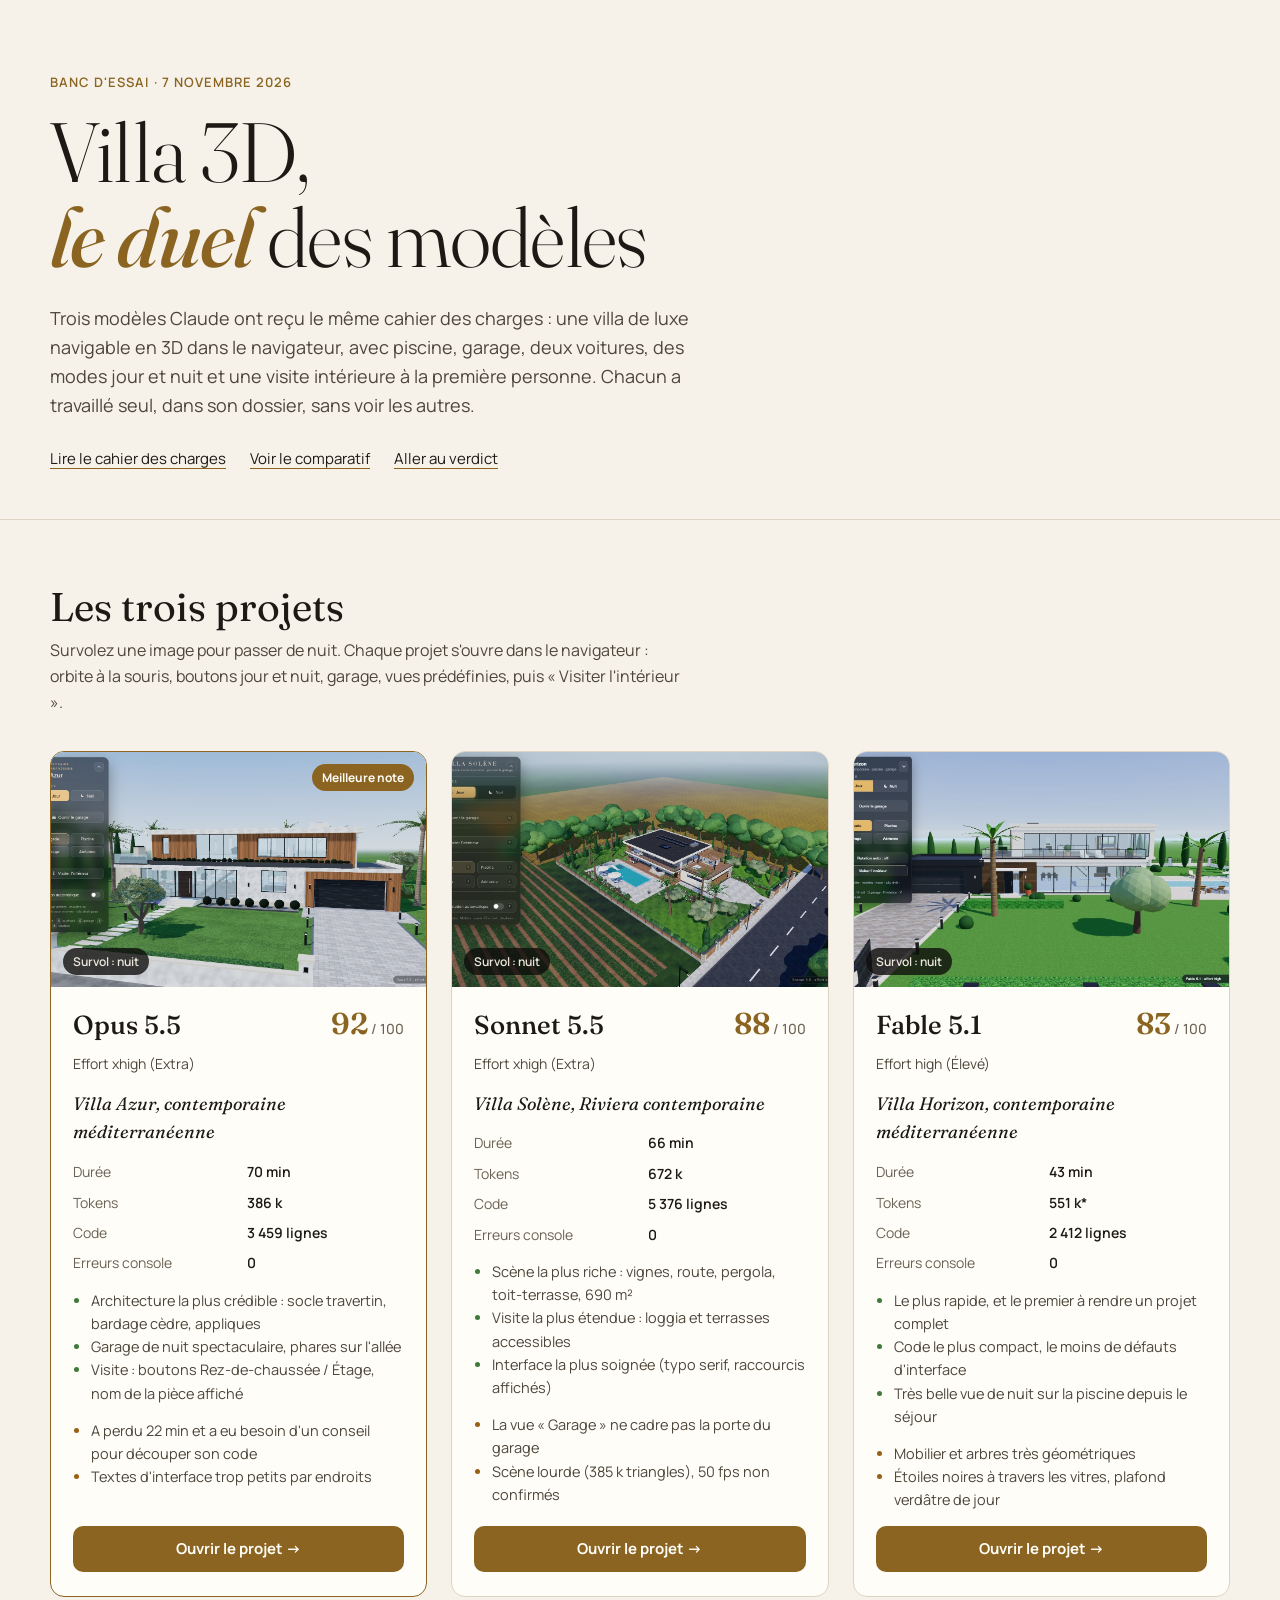
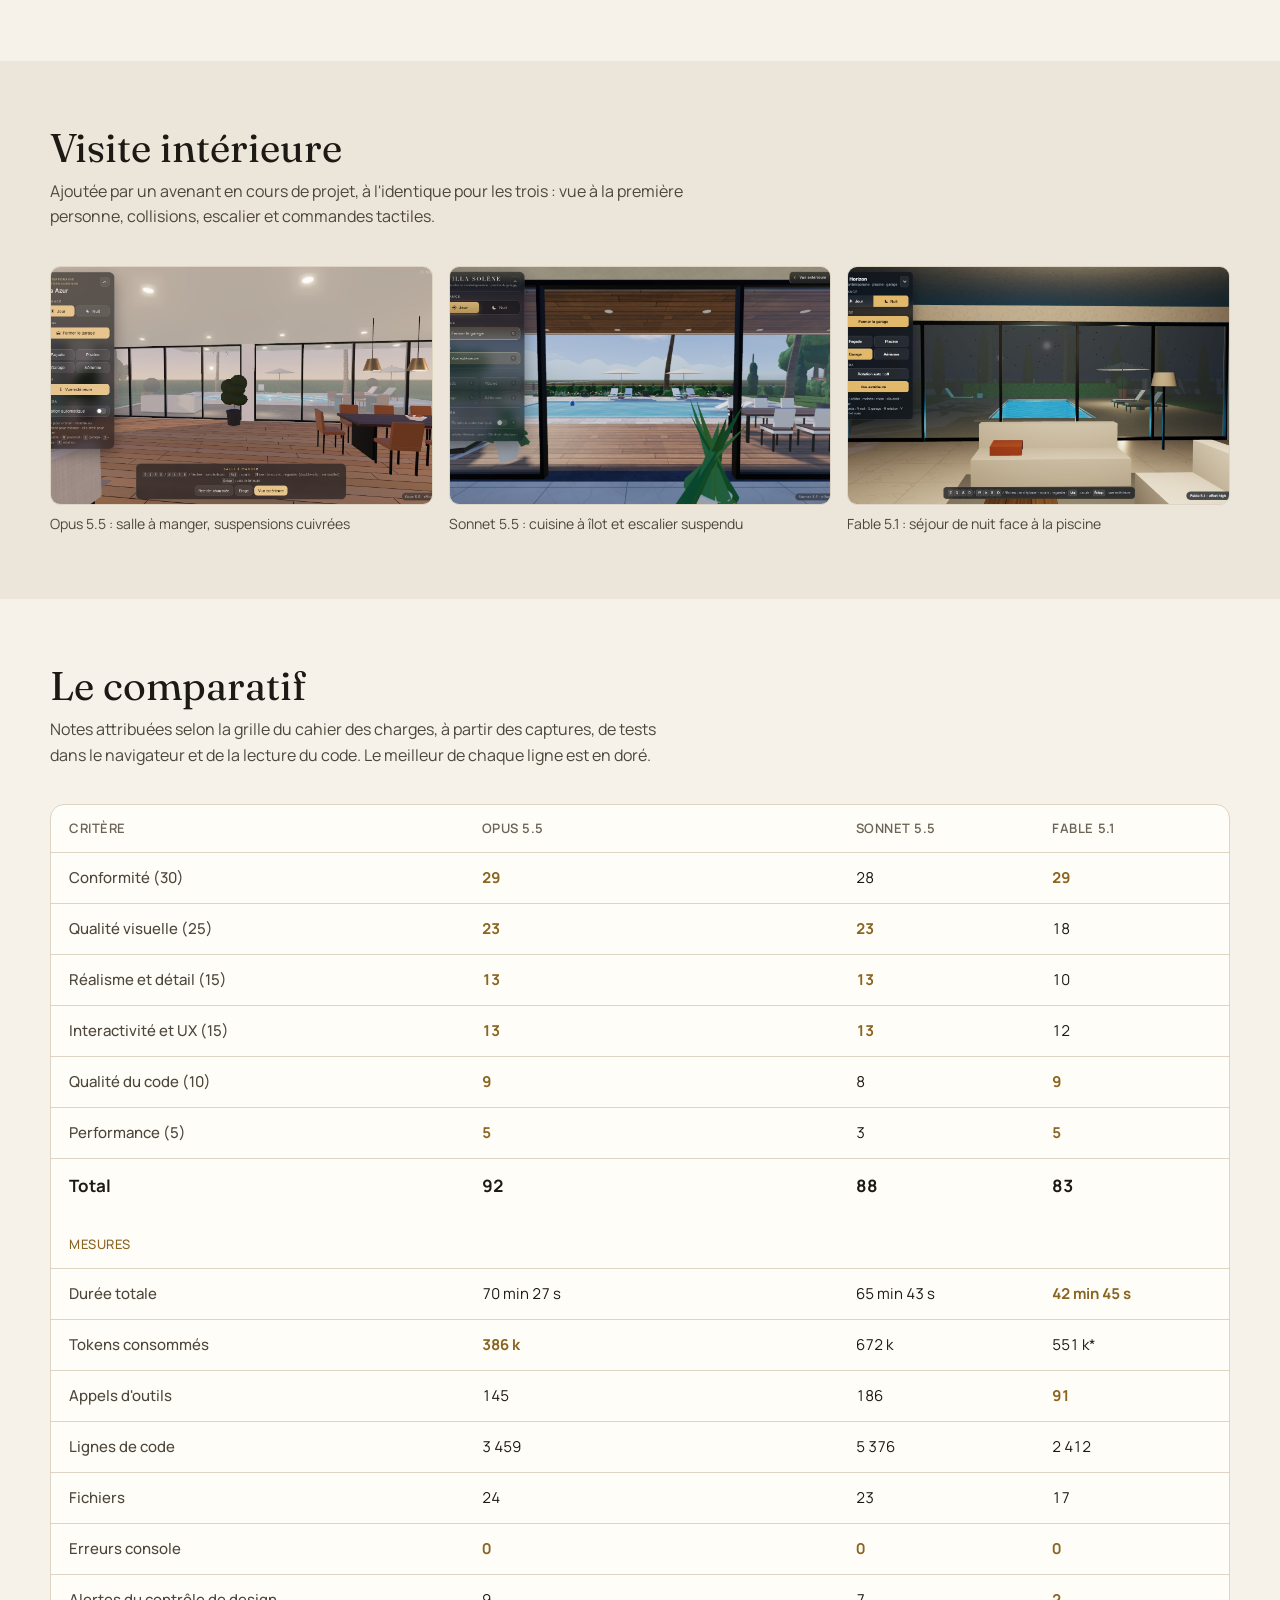
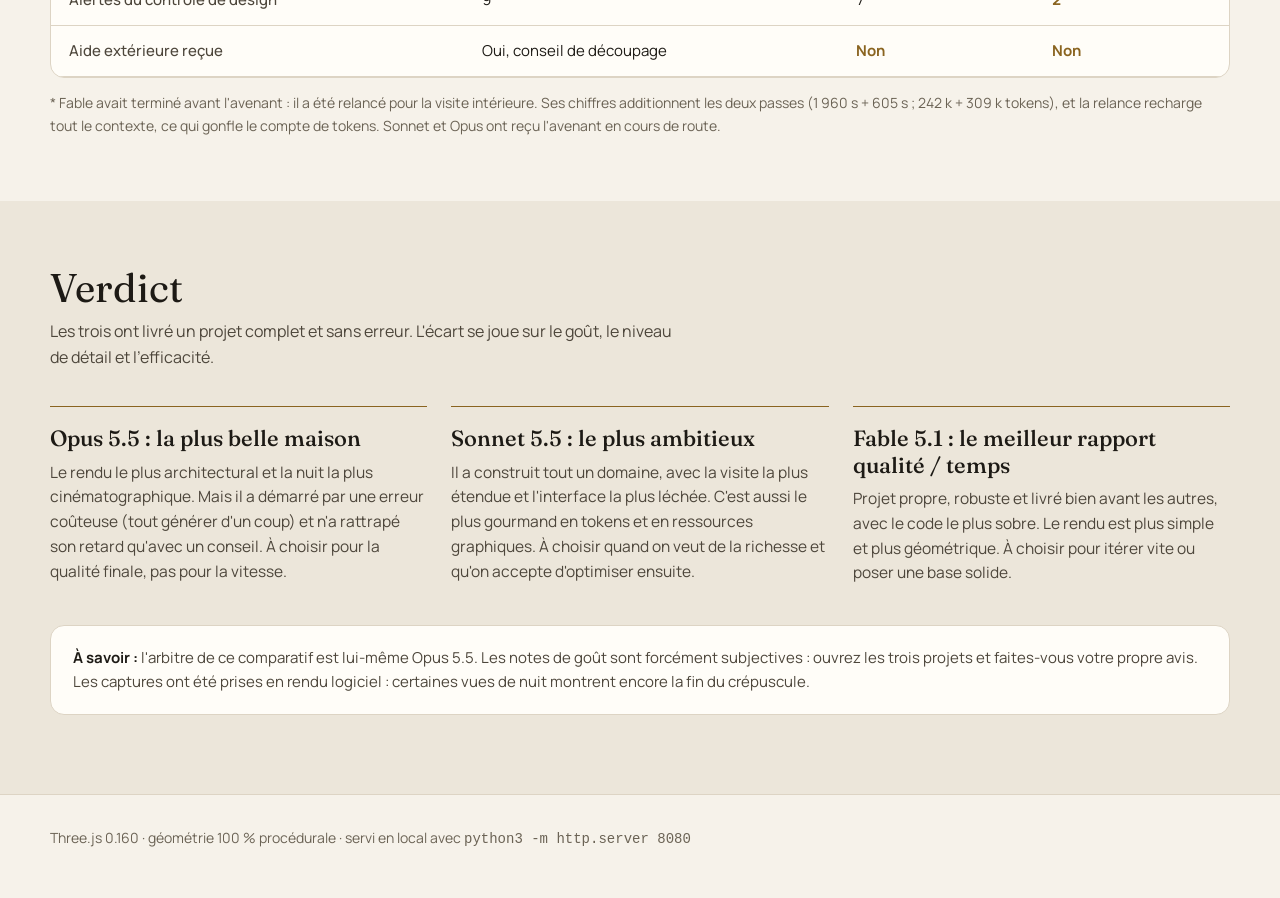
==== index.html @ 4026b187 "Comparatif Villa 3D : Opus 5.5, Sonnet 5.5 et Fable 5.1 Trois scènes Three.js d'une villa de luxe (p" ====
<!doctype html>
<html lang="fr">
<head>
<meta charset="utf-8">
<meta name="viewport" content="width=device-width, initial-scale=1">
<title>Villa 3D, le duel</title>
<meta name="description" content="Trois modèles Claude, un même cahier des charges : une villa de luxe en 3D avec piscine, garage et visite intérieure.">
<link rel="preconnect" href="https://fonts.googleapis.com">
<link rel="preconnect" href="https://fonts.gstatic.com" crossorigin>
<link href="https://fonts.googleapis.com/css2?family=Fraunces:opsz,wght@9..144,300;9..144,500;9..144,600&family=Manrope:wght@400;500;600;700&display=swap" rel="stylesheet">
<style>
:root {
  --bg: #12110f;
  --bg-raised: #1b1a17;
  --bg-sunk: #0d0c0b;
  --line: #2e2b26;
  --text: #ece6da;
  --text-soft: #b5ac9c;
  --text-faint: #8f8676;
  --gold: #d2b072;
  --gold-ink: #1a140a;
  --good: #8fbf8a;
  --warn: #d9a25a;
  --serif: "Fraunces", Georgia, serif;
  --sans: "Manrope", system-ui, sans-serif;
  --radius: 14px;
}
@media (prefers-color-scheme: light) {
  :root:not([data-theme="dark"]) {
    --bg: #f6f2ea; --bg-raised: #fffdf8; --bg-sunk: #ece6da; --line: #ddd4c4;
    --text: #1d1a15; --text-soft: #4d463b; --text-faint: #6b6355;
    --gold: #8a6420; --gold-ink: #fffdf8; --good: #3f7a3a; --warn: #9a5f12;
  }
}
:root[data-theme="light"] {
  --bg: #f6f2ea; --bg-raised: #fffdf8; --bg-sunk: #ece6da; --line: #ddd4c4;
  --text: #1d1a15; --text-soft: #4d463b; --text-faint: #6b6355;
  --gold: #8a6420; --gold-ink: #fffdf8; --good: #3f7a3a; --warn: #9a5f12;
}
* { box-sizing: border-box; }
html { -webkit-text-size-adjust: 100%; }
body {
  margin: 0; background: var(--bg); color: var(--text);
  font: 400 16px/1.6 var(--sans);
}
img { display: block; max-width: 100%; }
a { color: inherit; }
.wrap { width: min(1180px, 100% - 32px); margin-inline: auto; }

/* Hero */
.hero { padding: 72px 0 48px; border-bottom: 1px solid var(--line); }
.eyebrow { font-size: 13px; font-weight: 600; letter-spacing: .08em; text-transform: uppercase; color: var(--gold); margin: 0 0 16px; }
h1 { font: 300 clamp(40px, 7vw, 84px)/1.02 var(--serif); margin: 0 0 24px; letter-spacing: -.01em; }
h1 em { font-style: italic; font-weight: 500; color: var(--gold); }
.lede { max-width: 62ch; font-size: 18px; color: var(--text-soft); margin: 0 0 28px; }
.hero-links { display: flex; flex-wrap: wrap; gap: 12px 24px; font-size: 15px; }
.hero-links a { color: var(--text); text-decoration-color: var(--gold); text-underline-offset: 4px; }

/* Cards */
section { padding: 64px 0; }
h2 { font: 400 clamp(28px, 4vw, 40px)/1.15 var(--serif); margin: 0 0 8px; }
.section-intro { color: var(--text-soft); max-width: 64ch; margin: 0 0 36px; }
.cards { display: grid; grid-template-columns: repeat(auto-fit, minmax(300px, 1fr)); gap: 24px; }
.card {
  background: var(--bg-raised); border: 1px solid var(--line); border-radius: var(--radius);
  overflow: hidden; display: flex; flex-direction: column;
}
.card.winner { border-color: var(--gold); }
.shot { position: relative; aspect-ratio: 16 / 10; background: var(--bg-sunk); overflow: hidden; }
.shot img { position: absolute; inset: 0; width: 100%; height: 100%; object-fit: cover; object-position: 62% 50%; transition: opacity .5s ease; }
.shot img.night { opacity: 0; }
.card:hover .shot img.night, .card:focus-within .shot img.night { opacity: 1; }
.shot-hint { position: absolute; left: 12px; bottom: 12px; font-size: 12px; font-weight: 600; background: rgba(13,12,11,.78); color: #ece6da; padding: 4px 10px; border-radius: 999px; }
.ribbon { position: absolute; top: 12px; right: 12px; font-size: 12px; font-weight: 700; background: var(--gold); color: var(--gold-ink); padding: 4px 10px; border-radius: 999px; }
.card-body { padding: 22px 22px 24px; display: flex; flex-direction: column; gap: 14px; flex: 1; }
.model { display: flex; align-items: baseline; justify-content: space-between; gap: 12px; }
.model h3 { font: 500 26px/1.1 var(--serif); margin: 0; }
.score { font: 600 30px/1 var(--serif); color: var(--gold); white-space: nowrap; }
.score small { font: 500 14px var(--sans); color: var(--text-faint); }
.meta { font-size: 14px; color: var(--text-soft); margin: 0; }
.villa-name { font-style: italic; font-family: var(--serif); font-size: 18px; color: var(--text); margin: 0; }
.facts { display: grid; grid-template-columns: 1fr 1fr; gap: 8px 16px; margin: 0; font-size: 14px; }
.facts dt { color: var(--text-faint); }
.facts dd { margin: 0; font-weight: 600; }
.pros, .cons { margin: 0; padding-left: 18px; font-size: 14.5px; color: var(--text-soft); }
.pros li::marker { color: var(--good); }
.cons li::marker { color: var(--warn); }
.cta {
  margin-top: auto; display: inline-flex; justify-content: center; align-items: center; gap: 8px;
  min-height: 46px; padding: 0 20px; border-radius: 10px; font-weight: 700; font-size: 15px;
  text-decoration: none; background: var(--gold); color: var(--gold-ink);
}
.cta:hover { filter: brightness(1.08); }
.cta:focus-visible { outline: 2px solid var(--text); outline-offset: 3px; }

/* Interior gallery */
.gallery { display: grid; grid-template-columns: repeat(3, 1fr); gap: 16px; }
.gallery figure { margin: 0; }
.gallery img { border-radius: 10px; aspect-ratio: 16 / 10; object-fit: cover; width: 100%; border: 1px solid var(--line); }
.gallery figcaption { font-size: 14px; color: var(--text-soft); margin-top: 8px; }

/* Table */
.table-scroll { overflow-x: auto; border: 1px solid var(--line); border-radius: var(--radius); background: var(--bg-raised); }
table { border-collapse: collapse; width: 100%; min-width: 640px; font-size: 15px; }
th, td { padding: 13px 18px; text-align: left; border-bottom: 1px solid var(--line); }
thead th { font-size: 13px; letter-spacing: .04em; text-transform: uppercase; color: var(--text-faint); font-weight: 600; }
tbody th { font-weight: 500; color: var(--text-soft); }
td { font-variant-numeric: tabular-nums; }
td.best { color: var(--gold); font-weight: 700; }
tr.total th, tr.total td { font-size: 17px; font-weight: 700; color: var(--text); border-bottom: 0; }
tr.group th { padding-top: 22px; font-size: 13px; letter-spacing: .04em; text-transform: uppercase; color: var(--gold); }
.note { font-size: 14px; color: var(--text-faint); margin: 14px 0 0; }

/* Verdict */
.verdict { display: grid; grid-template-columns: repeat(auto-fit, minmax(280px, 1fr)); gap: 24px; }
.verdict article { border-top: 1px solid var(--gold); padding-top: 18px; }
.verdict h3 { font: 500 22px/1.2 var(--serif); margin: 0 0 8px; }
.verdict p { margin: 0; color: var(--text-soft); font-size: 15.5px; }
.disclosure { margin-top: 40px; padding: 20px 22px; background: var(--bg-raised); border: 1px solid var(--line); border-radius: var(--radius); color: var(--text-soft); font-size: 15px; }
.disclosure strong { color: var(--text); }
footer { padding: 32px 0 48px; border-top: 1px solid var(--line); color: var(--text-faint); font-size: 14px; }

@media (max-width: 760px) {
  .hero { padding: 48px 0 36px; }
  section { padding: 48px 0; }
  .gallery { grid-template-columns: 1fr; }
}
@media (prefers-reduced-motion: reduce) { .shot img { transition: none; } }
</style>
</head>
<body>

<header class="hero">
  <div class="wrap">
    <p class="eyebrow">Banc d'essai · 7 novembre 2026</p>
    <h1>Villa 3D,<br><em>le duel</em> des modèles</h1>
    <p class="lede">Trois modèles Claude ont reçu le même cahier des charges : une villa de luxe navigable en 3D dans le navigateur, avec piscine, garage, deux voitures, des modes jour et nuit et une visite intérieure à la première personne. Chacun a travaillé seul, dans son dossier, sans voir les autres.</p>
    <div class="hero-links">
      <a href="cahier-des-charges.html">Lire le cahier des charges</a>
      <a href="#comparatif">Voir le comparatif</a>
      <a href="#verdict">Aller au verdict</a>
    </div>
  </div>
</header>

<main>
<section id="projets">
  <div class="wrap">
    <h2>Les trois projets</h2>
    <p class="section-intro">Survolez une image pour passer de nuit. Chaque projet s'ouvre dans le navigateur : orbite à la souris, boutons jour et nuit, garage, vues prédéfinies, puis « Visiter l'intérieur ».</p>

    <div class="cards">
      <article class="card winner">
        <div class="shot">
          <img src="assets/opus-5-5-jour.jpg" alt="Villa Azur d'Opus 5.5 de jour : façade blanche et cèdre, garage double" loading="lazy">
          <img class="night" src="assets/opus-5-5-garage.jpg" alt="Villa Azur de nuit, garage ouvert, phares allumés sur l'allée" loading="lazy">
          <span class="ribbon">Meilleure note</span>
          <span class="shot-hint">Survol : nuit</span>
        </div>
        <div class="card-body">
          <div class="model"><h3>Opus 5.5</h3><span class="score">92<small> / 100</small></span></div>
          <p class="meta">Effort xhigh (Extra)</p>
          <p class="villa-name">Villa Azur, contemporaine méditerranéenne</p>
          <dl class="facts">
            <dt>Durée</dt><dd>70 min</dd>
            <dt>Tokens</dt><dd>386 k</dd>
            <dt>Code</dt><dd>3 459 lignes</dd>
            <dt>Erreurs console</dt><dd>0</dd>
          </dl>
          <ul class="pros">
            <li>Architecture la plus crédible : socle travertin, bardage cèdre, appliques</li>
            <li>Garage de nuit spectaculaire, phares sur l'allée</li>
            <li>Visite : boutons Rez-de-chaussée / Étage, nom de la pièce affiché</li>
          </ul>
          <ul class="cons">
            <li>A perdu 22 min et a eu besoin d'un conseil pour découper son code</li>
            <li>Textes d'interface trop petits par endroits</li>
          </ul>
          <a class="cta" href="opus-5-5/index.html">Ouvrir le projet →</a>
        </div>
      </article>

      <article class="card">
        <div class="shot">
          <img src="assets/sonnet-5-5-jour.jpg" alt="Villa Solène de Sonnet 5.5 vue d'en haut : domaine avec vignes, piscine et route" loading="lazy">
          <img class="night" src="assets/sonnet-5-5-garage.jpg" alt="Villa Solène de nuit, terrasse avec pergola et voiture visible derrière une fenêtre du garage" loading="lazy">
          <span class="shot-hint">Survol : nuit</span>
        </div>
        <div class="card-body">
          <div class="model"><h3>Sonnet 5.5</h3><span class="score">88<small> / 100</small></span></div>
          <p class="meta">Effort xhigh (Extra)</p>
          <p class="villa-name">Villa Solène, Riviera contemporaine</p>
          <dl class="facts">
            <dt>Durée</dt><dd>66 min</dd>
            <dt>Tokens</dt><dd>672 k</dd>
            <dt>Code</dt><dd>5 376 lignes</dd>
            <dt>Erreurs console</dt><dd>0</dd>
          </dl>
          <ul class="pros">
            <li>Scène la plus riche : vignes, route, pergola, toit-terrasse, 690 m²</li>
            <li>Visite la plus étendue : loggia et terrasses accessibles</li>
            <li>Interface la plus soignée (typo serif, raccourcis affichés)</li>
          </ul>
          <ul class="cons">
            <li>La vue « Garage » ne cadre pas la porte du garage</li>
            <li>Scène lourde (385 k triangles), 50 fps non confirmés</li>
          </ul>
          <a class="cta" href="sonnet-5-5/index.html">Ouvrir le projet →</a>
        </div>
      </article>

      <article class="card">
        <div class="shot">
          <img src="assets/fable-5-1-jour.jpg" alt="Villa Horizon de Fable 5.1 de jour : volumes blancs, bois et palmiers" loading="lazy">
          <img class="night" src="assets/fable-5-1-garage.jpg" alt="Villa Horizon de nuit, garage ouvert et intérieur éclairé" loading="lazy">
          <span class="shot-hint">Survol : nuit</span>
        </div>
        <div class="card-body">
          <div class="model"><h3>Fable 5.1</h3><span class="score">83<small> / 100</small></span></div>
          <p class="meta">Effort high (Élevé)</p>
          <p class="villa-name">Villa Horizon, contemporaine méditerranéenne</p>
          <dl class="facts">
            <dt>Durée</dt><dd>43 min</dd>
            <dt>Tokens</dt><dd>551 k*</dd>
            <dt>Code</dt><dd>2 412 lignes</dd>
            <dt>Erreurs console</dt><dd>0</dd>
          </dl>
          <ul class="pros">
            <li>Le plus rapide, et le premier à rendre un projet complet</li>
            <li>Code le plus compact, le moins de défauts d'interface</li>
            <li>Très belle vue de nuit sur la piscine depuis le séjour</li>
          </ul>
          <ul class="cons">
            <li>Mobilier et arbres très géométriques</li>
            <li>Étoiles noires à travers les vitres, plafond verdâtre de jour</li>
          </ul>
          <a class="cta" href="fable-5-1/index.html">Ouvrir le projet →</a>
        </div>
      </article>
    </div>
  </div>
</section>

<section id="interieurs" style="background: var(--bg-sunk);">
  <div class="wrap">
    <h2>Visite intérieure</h2>
    <p class="section-intro">Ajoutée par un avenant en cours de projet, à l'identique pour les trois : vue à la première personne, collisions, escalier et commandes tactiles.</p>
    <div class="gallery">
      <figure><img src="assets/opus-5-5-interieur-jour.jpg" alt="Salle à manger d'Opus 5.5 avec vue sur la piscine" loading="lazy"><figcaption>Opus 5.5 : salle à manger, suspensions cuivrées</figcaption></figure>
      <figure><img src="assets/sonnet-5-5-interieur-jour.jpg" alt="Cuisine et escalier suspendu de Sonnet 5.5" loading="lazy"><figcaption>Sonnet 5.5 : cuisine à îlot et escalier suspendu</figcaption></figure>
      <figure><img src="assets/fable-5-1-interieur-nuit.jpg" alt="Séjour de Fable 5.1 la nuit face à la piscine éclairée" loading="lazy"><figcaption>Fable 5.1 : séjour de nuit face à la piscine</figcaption></figure>
    </div>
  </div>
</section>

<section id="comparatif">
  <div class="wrap">
    <h2>Le comparatif</h2>
    <p class="section-intro">Notes attribuées selon la grille du cahier des charges, à partir des captures, de tests dans le navigateur et de la lecture du code. Le meilleur de chaque ligne est en doré.</p>
    <div class="table-scroll">
      <table>
        <thead><tr><th scope="col">Critère</th><th scope="col">Opus 5.5</th><th scope="col">Sonnet 5.5</th><th scope="col">Fable 5.1</th></tr></thead>
        <tbody>
          <tr><th scope="row">Conformité (30)</th><td class="best">29</td><td>28</td><td class="best">29</td></tr>
          <tr><th scope="row">Qualité visuelle (25)</th><td class="best">23</td><td class="best">23</td><td>18</td></tr>
          <tr><th scope="row">Réalisme et détail (15)</th><td class="best">13</td><td class="best">13</td><td>10</td></tr>
          <tr><th scope="row">Interactivité et UX (15)</th><td class="best">13</td><td class="best">13</td><td>12</td></tr>
          <tr><th scope="row">Qualité du code (10)</th><td class="best">9</td><td>8</td><td class="best">9</td></tr>
          <tr><th scope="row">Performance (5)</th><td class="best">5</td><td>3</td><td class="best">5</td></tr>
          <tr class="total"><th scope="row">Total</th><td class="best">92</td><td>88</td><td>83</td></tr>
          <tr class="group"><th scope="row" colspan="4">Mesures</th></tr>
          <tr><th scope="row">Durée totale</th><td>70 min 27 s</td><td>65 min 43 s</td><td class="best">42 min 45 s</td></tr>
          <tr><th scope="row">Tokens consommés</th><td class="best">386 k</td><td>672 k</td><td>551 k*</td></tr>
          <tr><th scope="row">Appels d'outils</th><td>145</td><td>186</td><td class="best">91</td></tr>
          <tr><th scope="row">Lignes de code</th><td>3 459</td><td>5 376</td><td>2 412</td></tr>
          <tr><th scope="row">Fichiers</th><td>24</td><td>23</td><td>17</td></tr>
          <tr><th scope="row">Erreurs console</th><td class="best">0</td><td class="best">0</td><td class="best">0</td></tr>
          <tr><th scope="row">Alertes du contrôle de design</th><td>9</td><td>7</td><td class="best">2</td></tr>
          <tr><th scope="row">Aide extérieure reçue</th><td>Oui, conseil de découpage</td><td class="best">Non</td><td class="best">Non</td></tr>
        </tbody>
      </table>
    </div>
    <p class="note">* Fable avait terminé avant l'avenant : il a été relancé pour la visite intérieure. Ses chiffres additionnent les deux passes (1 960 s + 605 s ; 242 k + 309 k tokens), et la relance recharge tout le contexte, ce qui gonfle le compte de tokens. Sonnet et Opus ont reçu l'avenant en cours de route.</p>
  </div>
</section>

<section id="verdict" style="background: var(--bg-sunk);">
  <div class="wrap">
    <h2>Verdict</h2>
    <p class="section-intro">Les trois ont livré un projet complet et sans erreur. L'écart se joue sur le goût, le niveau de détail et l'efficacité.</p>
    <div class="verdict">
      <article>
        <h3>Opus 5.5 : la plus belle maison</h3>
        <p>Le rendu le plus architectural et la nuit la plus cinématographique. Mais il a démarré par une erreur coûteuse (tout générer d'un coup) et n'a rattrapé son retard qu'avec un conseil. À choisir pour la qualité finale, pas pour la vitesse.</p>
      </article>
      <article>
        <h3>Sonnet 5.5 : le plus ambitieux</h3>
        <p>Il a construit tout un domaine, avec la visite la plus étendue et l'interface la plus léchée. C'est aussi le plus gourmand en tokens et en ressources graphiques. À choisir quand on veut de la richesse et qu'on accepte d'optimiser ensuite.</p>
      </article>
      <article>
        <h3>Fable 5.1 : le meilleur rapport qualité / temps</h3>
        <p>Projet propre, robuste et livré bien avant les autres, avec le code le plus sobre. Le rendu est plus simple et plus géométrique. À choisir pour itérer vite ou poser une base solide.</p>
      </article>
    </div>
    <p class="disclosure"><strong>À savoir :</strong> l'arbitre de ce comparatif est lui-même Opus 5.5. Les notes de goût sont forcément subjectives : ouvrez les trois projets et faites-vous votre propre avis. Les captures ont été prises en rendu logiciel : certaines vues de nuit montrent encore la fin du crépuscule.</p>
  </div>
</section>
</main>

<footer>
  <div class="wrap">Three.js 0.160 · géométrie 100 % procédurale · servi en local avec <code>python3 -m http.server 8080</code></div>
</footer>

</body>
</html>
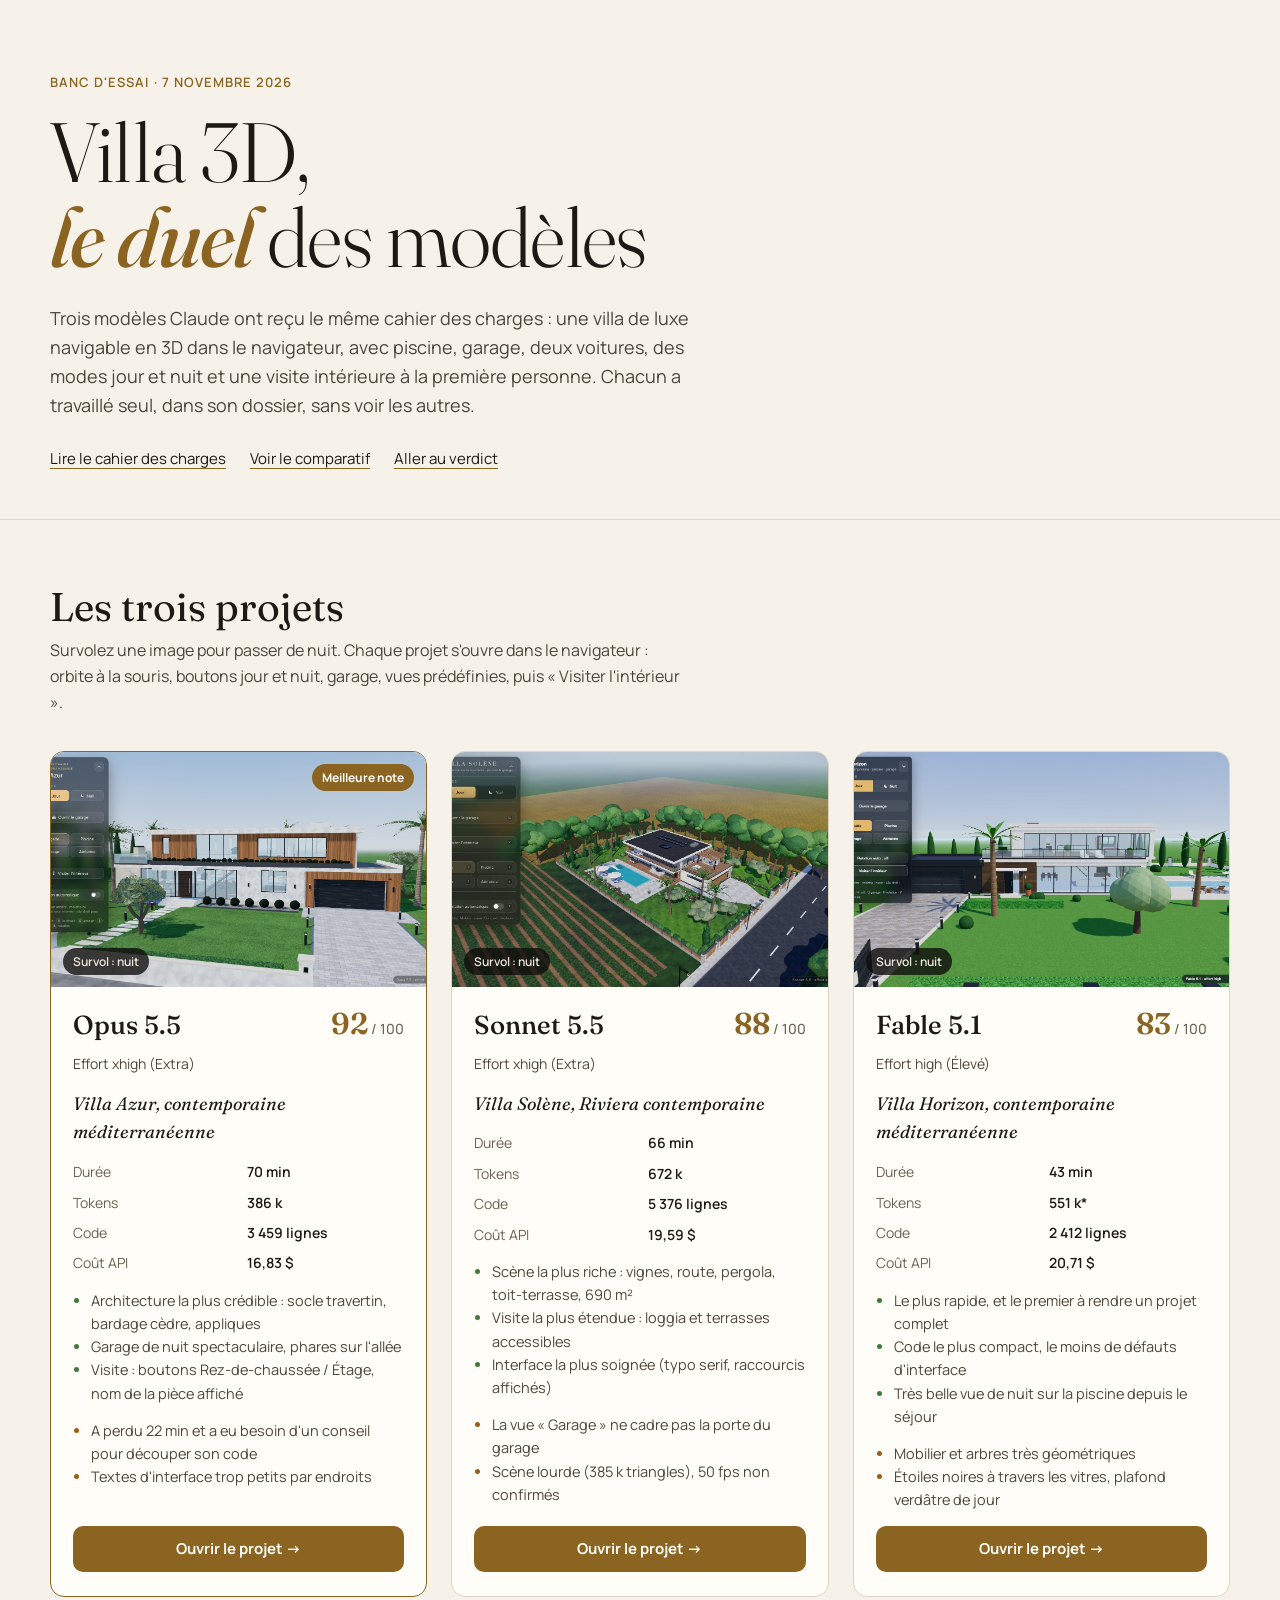
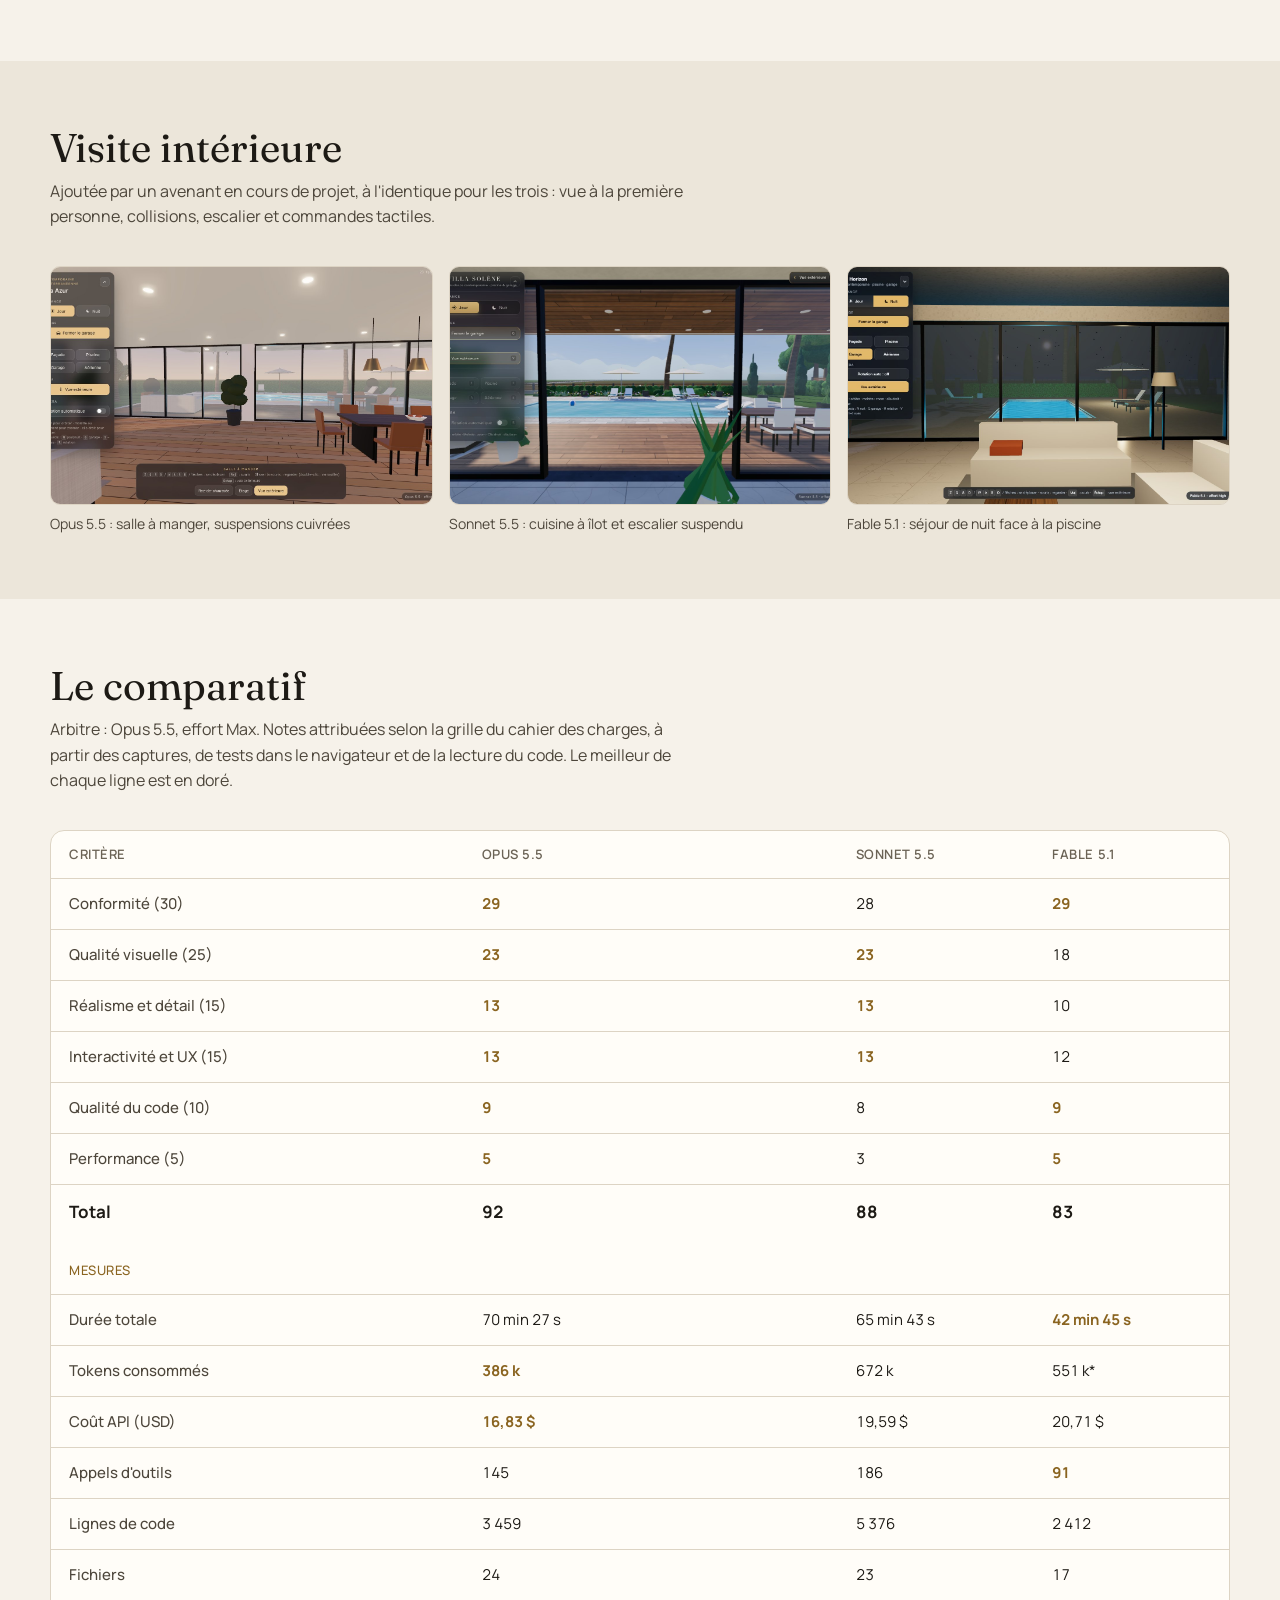
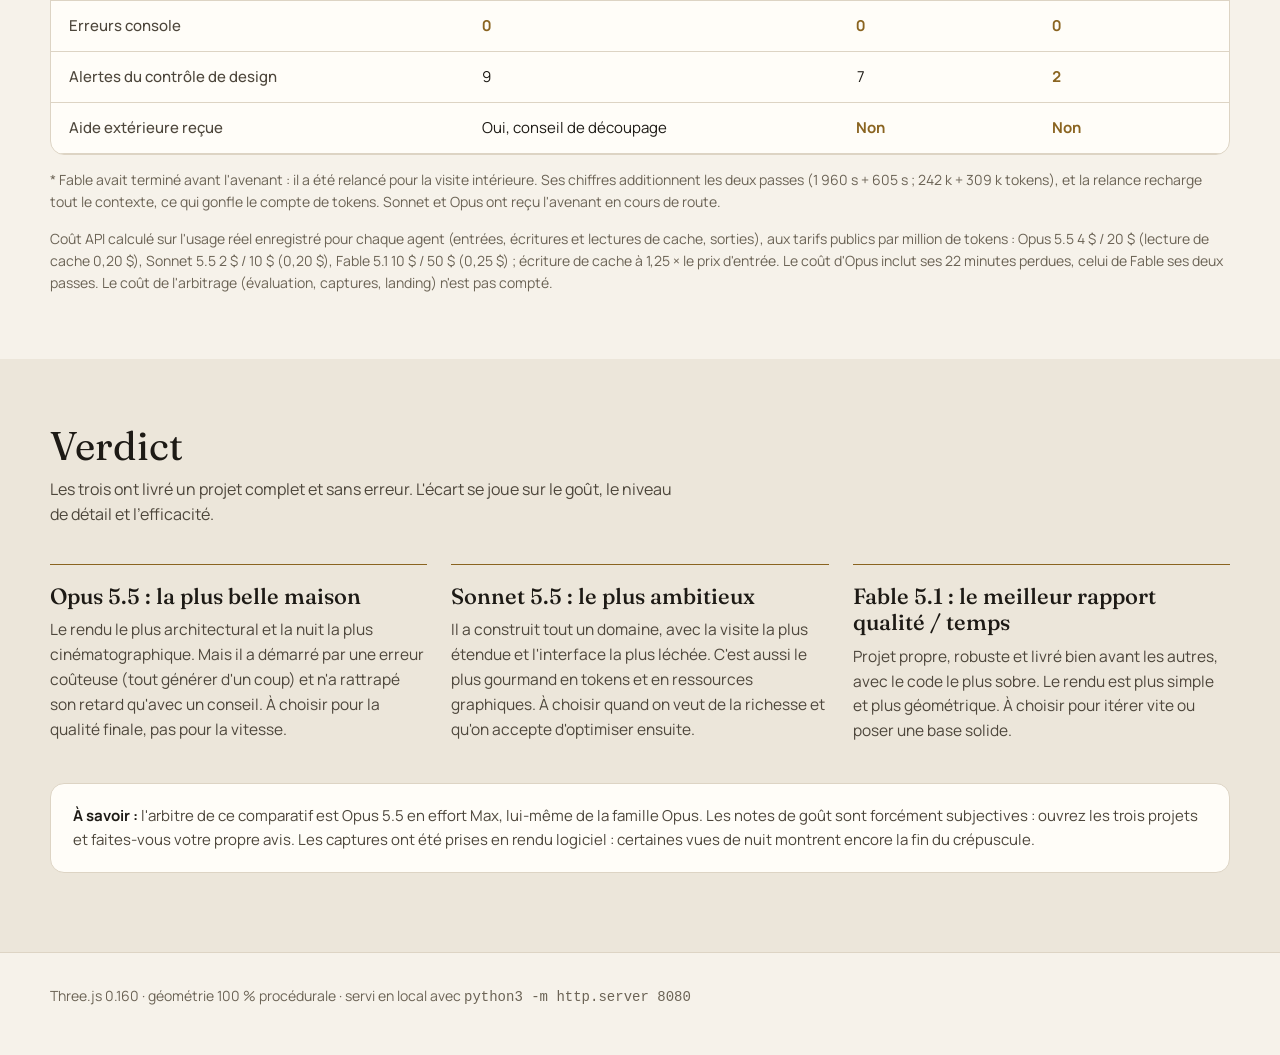
==== commit 3fc337bc: "Comparatif : coût API en USD et arbitre Opus 5.5 effort Max Coût calculé sur l'usage réel de chaque " ====
--- a/index.html
+++ b/index.html
@@ -165,7 +165,7 @@
             <dt>Durée</dt><dd>70 min</dd>
             <dt>Tokens</dt><dd>386 k</dd>
             <dt>Code</dt><dd>3 459 lignes</dd>
-            <dt>Erreurs console</dt><dd>0</dd>
+            <dt>Coût API</dt><dd>16,83 $</dd>
           </dl>
           <ul class="pros">
             <li>Architecture la plus crédible : socle travertin, bardage cèdre, appliques</li>
@@ -194,7 +194,7 @@
             <dt>Durée</dt><dd>66 min</dd>
             <dt>Tokens</dt><dd>672 k</dd>
             <dt>Code</dt><dd>5 376 lignes</dd>
-            <dt>Erreurs console</dt><dd>0</dd>
+            <dt>Coût API</dt><dd>19,59 $</dd>
           </dl>
           <ul class="pros">
             <li>Scène la plus riche : vignes, route, pergola, toit-terrasse, 690 m²</li>
@@ -223,7 +223,7 @@
             <dt>Durée</dt><dd>43 min</dd>
             <dt>Tokens</dt><dd>551 k*</dd>
             <dt>Code</dt><dd>2 412 lignes</dd>
-            <dt>Erreurs console</dt><dd>0</dd>
+            <dt>Coût API</dt><dd>20,71 $</dd>
           </dl>
           <ul class="pros">
             <li>Le plus rapide, et le premier à rendre un projet complet</li>
@@ -256,7 +256,7 @@
 <section id="comparatif">
   <div class="wrap">
     <h2>Le comparatif</h2>
-    <p class="section-intro">Notes attribuées selon la grille du cahier des charges, à partir des captures, de tests dans le navigateur et de la lecture du code. Le meilleur de chaque ligne est en doré.</p>
+    <p class="section-intro">Arbitre : Opus 5.5, effort Max. Notes attribuées selon la grille du cahier des charges, à partir des captures, de tests dans le navigateur et de la lecture du code. Le meilleur de chaque ligne est en doré.</p>
     <div class="table-scroll">
       <table>
         <thead><tr><th scope="col">Critère</th><th scope="col">Opus 5.5</th><th scope="col">Sonnet 5.5</th><th scope="col">Fable 5.1</th></tr></thead>
@@ -271,6 +271,7 @@
           <tr class="group"><th scope="row" colspan="4">Mesures</th></tr>
           <tr><th scope="row">Durée totale</th><td>70 min 27 s</td><td>65 min 43 s</td><td class="best">42 min 45 s</td></tr>
           <tr><th scope="row">Tokens consommés</th><td class="best">386 k</td><td>672 k</td><td>551 k*</td></tr>
+          <tr><th scope="row">Coût API (USD)</th><td class="best">16,83 $</td><td>19,59 $</td><td>20,71 $</td></tr>
           <tr><th scope="row">Appels d'outils</th><td>145</td><td>186</td><td class="best">91</td></tr>
           <tr><th scope="row">Lignes de code</th><td>3 459</td><td>5 376</td><td>2 412</td></tr>
           <tr><th scope="row">Fichiers</th><td>24</td><td>23</td><td>17</td></tr>
@@ -281,6 +282,7 @@
       </table>
     </div>
     <p class="note">* Fable avait terminé avant l'avenant : il a été relancé pour la visite intérieure. Ses chiffres additionnent les deux passes (1 960 s + 605 s ; 242 k + 309 k tokens), et la relance recharge tout le contexte, ce qui gonfle le compte de tokens. Sonnet et Opus ont reçu l'avenant en cours de route.</p>
+    <p class="note">Coût API calculé sur l'usage réel enregistré pour chaque agent (entrées, écritures et lectures de cache, sorties), aux tarifs publics par million de tokens : Opus 5.5 4 $ / 20 $ (lecture de cache 0,20 $), Sonnet 5.5 2 $ / 10 $ (0,20 $), Fable 5.1 10 $ / 50 $ (0,25 $) ; écriture de cache à 1,25 × le prix d'entrée. Le coût d'Opus inclut ses 22 minutes perdues, celui de Fable ses deux passes. Le coût de l'arbitrage (évaluation, captures, landing) n'est pas compté.</p>
   </div>
 </section>
 
@@ -302,7 +304,7 @@
         <p>Projet propre, robuste et livré bien avant les autres, avec le code le plus sobre. Le rendu est plus simple et plus géométrique. À choisir pour itérer vite ou poser une base solide.</p>
       </article>
     </div>
-    <p class="disclosure"><strong>À savoir :</strong> l'arbitre de ce comparatif est lui-même Opus 5.5. Les notes de goût sont forcément subjectives : ouvrez les trois projets et faites-vous votre propre avis. Les captures ont été prises en rendu logiciel : certaines vues de nuit montrent encore la fin du crépuscule.</p>
+    <p class="disclosure"><strong>À savoir :</strong> l'arbitre de ce comparatif est Opus 5.5 en effort Max, lui-même de la famille Opus. Les notes de goût sont forcément subjectives : ouvrez les trois projets et faites-vous votre propre avis. Les captures ont été prises en rendu logiciel : certaines vues de nuit montrent encore la fin du crépuscule.</p>
   </div>
 </section>
 </main>
